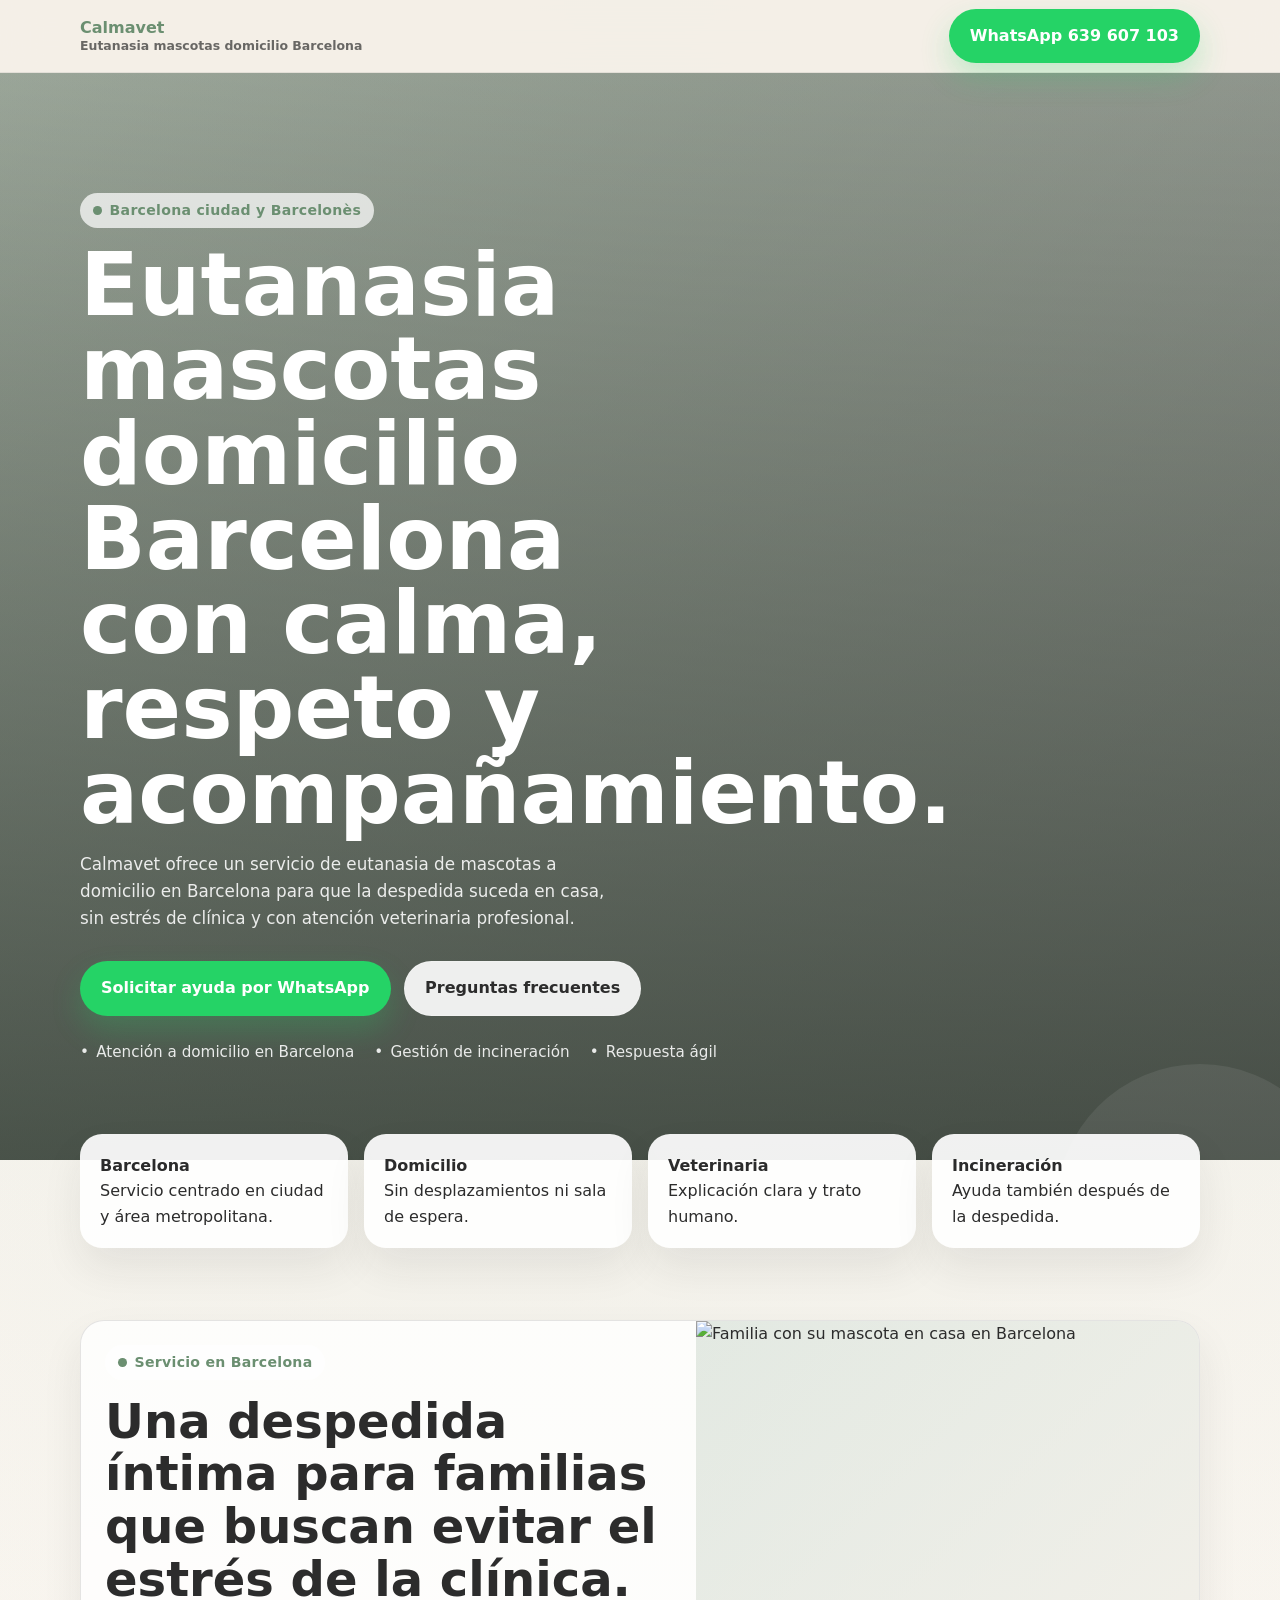
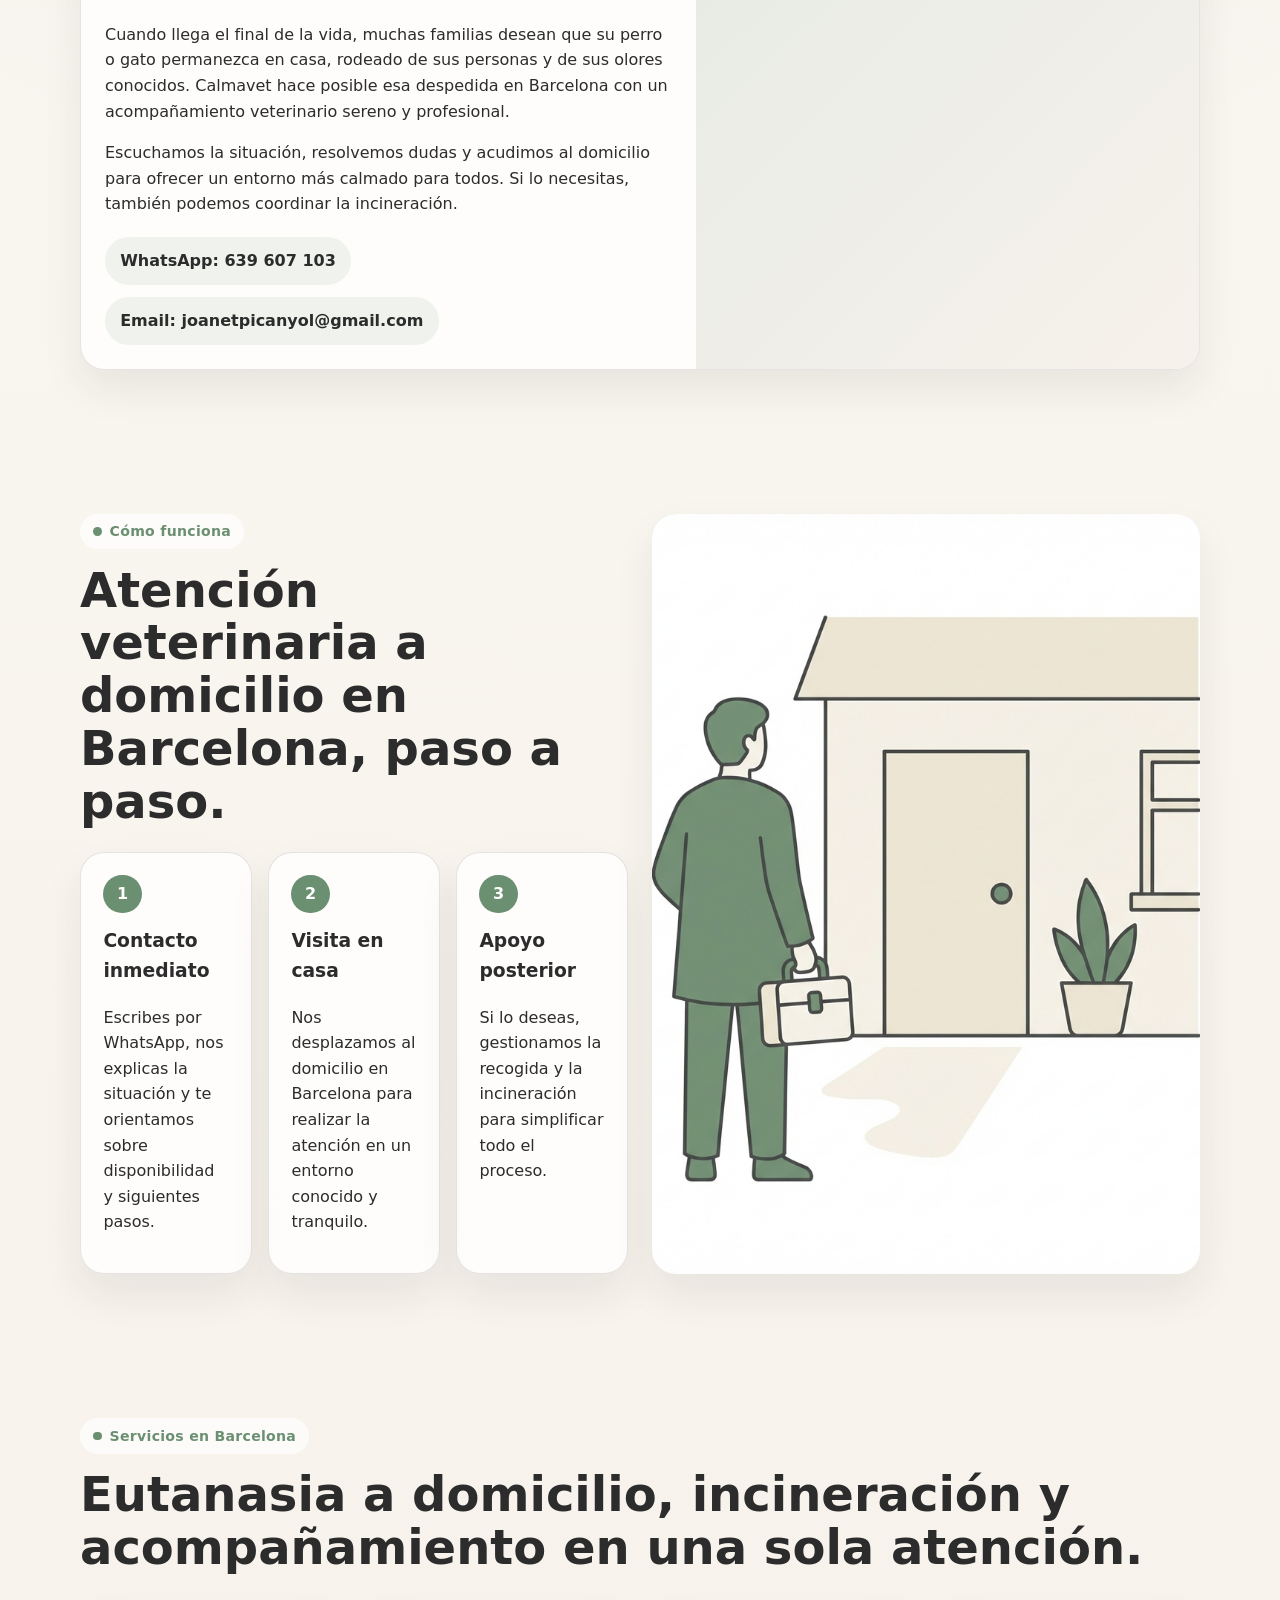
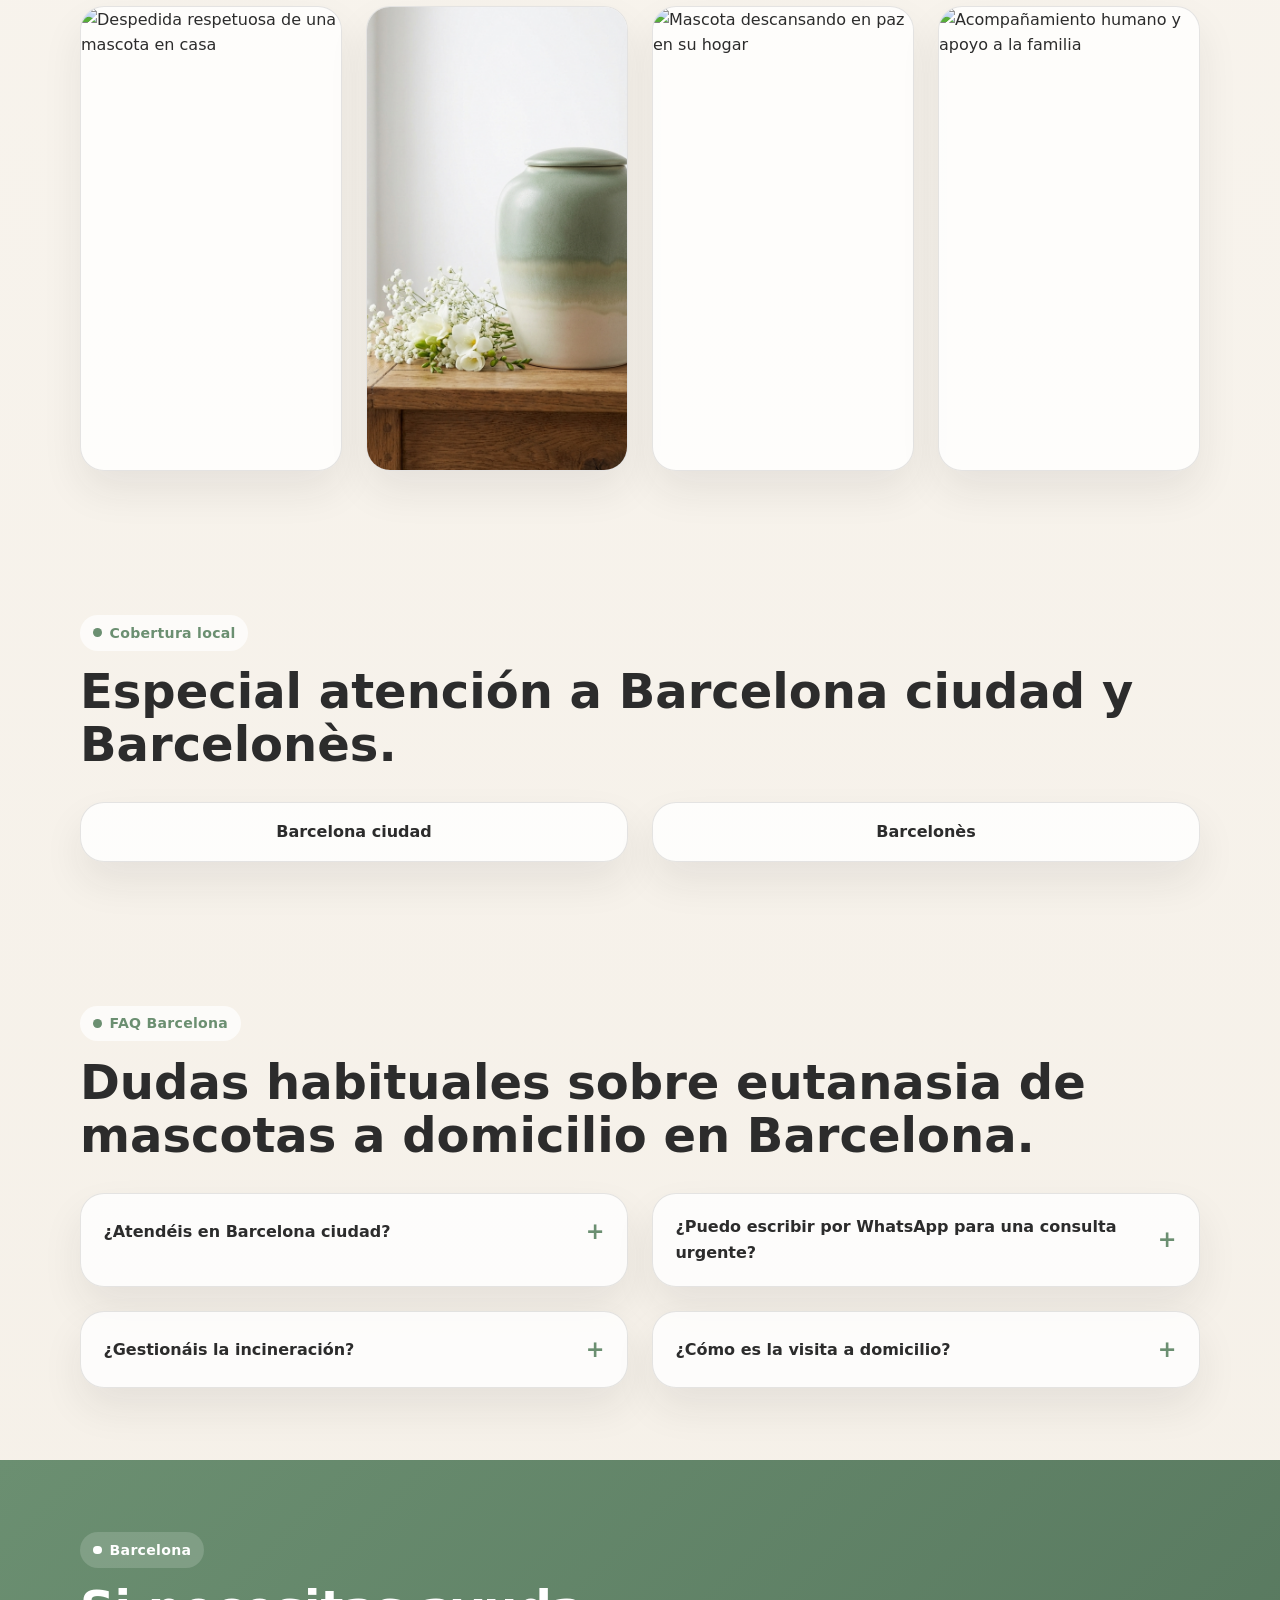
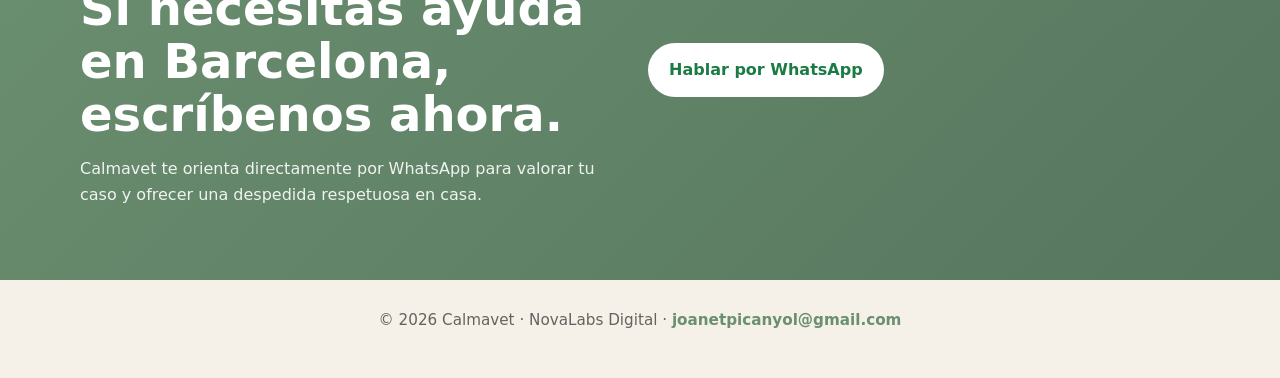
==== barcelona/index.html @ 119a7b8a "feat: calmavet-web v1.0 - web completa con imagenes Gemini" ====
<!doctype html>
<html lang="es">
  <head>
    <meta charset="utf-8">
    <meta name="viewport" content="width=device-width, initial-scale=1">
    <title>Eutanasia mascotas domicilio Barcelona | Calmavet</title>
    <meta name="description" content="Calmavet ofrece eutanasia de mascotas a domicilio en Barcelona, con atención veterinaria respetuosa, incineración y acompañamiento en todo el proceso.">
    <meta name="robots" content="index,follow">
    <link rel="canonical" href="https://calmavet.cat/barcelona/">
    <meta property="og:type" content="website">
    <meta property="og:locale" content="es_ES">
    <meta property="og:title" content="Eutanasia mascotas domicilio Barcelona | Calmavet">
    <meta property="og:description" content="Servicio de eutanasia de mascotas a domicilio en Barcelona con acompañamiento veterinario y gestión de incineración.">
    <meta property="og:url" content="https://calmavet.cat/barcelona/">
    <meta property="og:image" content="https://calmavet.cat/images/hero-calmavet.png">
    <meta name="twitter:card" content="summary_large_image">
    <meta name="twitter:title" content="Eutanasia mascotas domicilio Barcelona | Calmavet">
    <meta name="twitter:description" content="Atención veterinaria a domicilio en Barcelona para despedir a tu mascota con calma, intimidad y respeto.">
    <meta name="twitter:image" content="https://calmavet.cat/images/hero-calmavet.png">
    <link rel="stylesheet" href="../css/styles.css">
    <script type="application/ld+json">
      {
        "@context": "https://schema.org",
        "@type": "LocalBusiness",
        "name": "Calmavet Barcelona",
        "description": "Servicio de eutanasia de mascotas a domicilio en Barcelona y gestión de incineración.",
        "url": "https://calmavet.cat/barcelona/",
        "email": "joanetpicanyol@gmail.com",
        "telephone": "+34639607103",
        "areaServed": [
          "Barcelona",
          "Barcelonès"
        ],
        "image": "https://calmavet.cat/images/hero-calmavet.png"
      }
    </script>
    <script type="application/ld+json">
      {
        "@context": "https://schema.org",
        "@type": "FAQPage",
        "mainEntity": [
          {
            "@type": "Question",
            "name": "¿Ofrecéis eutanasia de mascotas a domicilio en Barcelona ciudad?",
            "acceptedAnswer": {
              "@type": "Answer",
              "text": "Sí. Calmavet atiende en Barcelona ciudad y Barcelonès para realizar la eutanasia de mascotas a domicilio con un enfoque respetuoso y profesional."
            }
          },
          {
            "@type": "Question",
            "name": "¿También gestionáis la incineración en Barcelona?",
            "acceptedAnswer": {
              "@type": "Answer",
              "text": "Sí. Podemos encargarnos de la recogida y la gestión de la incineración para que la familia no tenga que asumir más gestiones en ese momento."
            }
          },
          {
            "@type": "Question",
            "name": "¿Cómo os contacto?",
            "acceptedAnswer": {
              "@type": "Answer",
              "text": "Puedes escribir directamente por WhatsApp al 639 607 103 o por email a joanetpicanyol@gmail.com."
            }
          }
        ]
      }
    </script>
    <script type="application/ld+json">
      {
        "@context": "https://schema.org",
        "@type": "BreadcrumbList",
        "itemListElement": [
          {
            "@type": "ListItem",
            "position": 1,
            "name": "Inicio",
            "item": "https://calmavet.cat/"
          },
          {
            "@type": "ListItem",
            "position": 2,
            "name": "Barcelona",
            "item": "https://calmavet.cat/barcelona/"
          }
        ]
      }
    </script>
  </head>
  <body>
    <header class="topbar">
      <div class="container topbar-inner">
        <a class="brand" href="../index.html">
          Calmavet
          <small>Eutanasia mascotas domicilio Barcelona</small>
        </a>
        <a class="button" href="https://wa.me/34639607103?text=Hola%20Calmavet%2C%20necesito%20informaci%C3%B3n%20sobre%20eutanasia%20de%20mascotas%20a%20domicilio%20en%20Barcelona." target="_blank" rel="noopener noreferrer">WhatsApp 639 607 103</a>
      </div>
    </header>

    <main>
      <section class="hero">
        <div class="container hero-grid">
          <div class="hero-copy">
            <span class="eyebrow">Barcelona ciudad y Barcelonès</span>
            <h1>Eutanasia mascotas domicilio Barcelona con calma, respeto y acompañamiento.</h1>
            <p>Calmavet ofrece un servicio de eutanasia de mascotas a domicilio en Barcelona para que la despedida suceda en casa, sin estrés de clínica y con atención veterinaria profesional.</p>
            <div class="hero-actions">
              <a class="button" href="https://wa.me/34639607103?text=Hola%20Calmavet%2C%20necesito%20eutanasia%20de%20mascotas%20a%20domicilio%20en%20Barcelona." target="_blank" rel="noopener noreferrer">Solicitar ayuda por WhatsApp</a>
              <a class="button-secondary" href="#faq-barcelona">Preguntas frecuentes</a>
            </div>
            <div class="hero-note">
              <span>Atención a domicilio en Barcelona</span>
              <span>Gestión de incineración</span>
              <span>Respuesta ágil</span>
            </div>
          </div>
        </div>
      </section>

      <section class="badges">
        <div class="container badges-grid">
          <div class="badge"><strong>Barcelona</strong>Servicio centrado en ciudad y área metropolitana.</div>
          <div class="badge"><strong>Domicilio</strong>Sin desplazamientos ni sala de espera.</div>
          <div class="badge"><strong>Veterinaria</strong>Explicación clara y trato humano.</div>
          <div class="badge"><strong>Incineración</strong>Ayuda también después de la despedida.</div>
        </div>
      </section>

      <section class="section">
        <div class="container panel">
          <div class="panel-copy">
            <span class="eyebrow">Servicio en Barcelona</span>
            <h2>Una despedida íntima para familias que buscan evitar el estrés de la clínica.</h2>
            <p>Cuando llega el final de la vida, muchas familias desean que su perro o gato permanezca en casa, rodeado de sus personas y de sus olores conocidos. Calmavet hace posible esa despedida en Barcelona con un acompañamiento veterinario sereno y profesional.</p>
            <p>Escuchamos la situación, resolvemos dudas y acudimos al domicilio para ofrecer un entorno más calmado para todos. Si lo necesitas, también podemos coordinar la incineración.</p>
            <div class="contact-inline">
              <span class="contact-chip">WhatsApp: 639 607 103</span>
              <span class="contact-chip">Email: joanetpicanyol@gmail.com</span>
            </div>
          </div>
          <div class="panel-media">
            <img src="../images/familia-mascota.png" alt="Familia con su mascota en casa en Barcelona">
          </div>
        </div>
      </section>

      <section class="section" id="como-funciona-barcelona">
        <div class="container two-col">
          <div>
            <span class="eyebrow">Cómo funciona</span>
            <h2>Atención veterinaria a domicilio en Barcelona, paso a paso.</h2>
            <div class="steps">
              <article class="step">
                <div class="step-number">1</div>
                <h3>Contacto inmediato</h3>
                <p>Escribes por WhatsApp, nos explicas la situación y te orientamos sobre disponibilidad y siguientes pasos.</p>
              </article>
              <article class="step">
                <div class="step-number">2</div>
                <h3>Visita en casa</h3>
                <p>Nos desplazamos al domicilio en Barcelona para realizar la atención en un entorno conocido y tranquilo.</p>
              </article>
              <article class="step">
                <div class="step-number">3</div>
                <h3>Apoyo posterior</h3>
                <p>Si lo deseas, gestionamos la recogida y la incineración para simplificar todo el proceso.</p>
              </article>
            </div>
          </div>
          <div class="panel-media" style="border-radius: var(--radio); overflow: hidden; box-shadow: var(--sombra); min-height: 100%;">
            <img src="../images/veterinario-domicilio.png" alt="Servicio veterinario a domicilio en Barcelona">
          </div>
        </div>
      </section>

      <section class="section">
        <div class="container">
          <span class="eyebrow">Servicios en Barcelona</span>
          <h2>Eutanasia a domicilio, incineración y acompañamiento en una sola atención.</h2>
          <div class="services-grid">
            <article class="service-card">
              <img src="../images/manos-mascota.png" alt="Despedida respetuosa de una mascota en casa">
              <div class="content">
                <h3>Eutanasia de mascotas a domicilio</h3>
                <p>Realizamos la visita en casa para que tu mascota permanezca en un espacio seguro y familiar.</p>
              </div>
            </article>
            <article class="service-card">
              <img src="../images/urna-memorial.png" alt="Urna memorial para mascotas">
              <div class="content">
                <h3>Recogida e incineración</h3>
                <p>Coordinamos el proceso posterior para que la familia no tenga que afrontar más logística ese día.</p>
              </div>
            </article>
            <article class="service-card">
              <img src="../images/mascota-paz.png" alt="Mascota descansando en paz en su hogar">
              <div class="content">
                <h3>Valoración del momento</h3>
                <p>Resolvemos dudas con honestidad para acompañar una decisión difícil con criterio clínico y empatía.</p>
              </div>
            </article>
            <article class="service-card">
              <img src="../images/acompanamiento.png" alt="Acompañamiento humano y apoyo a la familia">
              <div class="content">
                <h3>Presencia serena</h3>
                <p>Explicamos cada paso con claridad y respetamos el ritmo emocional de cada familia.</p>
              </div>
            </article>
          </div>
        </div>
      </section>

      <section class="section">
        <div class="container">
          <span class="eyebrow">Cobertura local</span>
          <h2>Especial atención a Barcelona ciudad y Barcelonès.</h2>
          <div class="zones-grid" style="grid-template-columns: repeat(2, minmax(0, 1fr));">
            <div class="zone-card">Barcelona ciudad</div>
            <div class="zone-card">Barcelonès</div>
          </div>
        </div>
      </section>

      <section class="section" id="faq-barcelona">
        <div class="container">
          <span class="eyebrow">FAQ Barcelona</span>
          <h2>Dudas habituales sobre eutanasia de mascotas a domicilio en Barcelona.</h2>
          <div class="faq-grid">
            <article class="faq-item">
              <input id="bcn-faq-1" type="checkbox">
              <label for="bcn-faq-1">¿Atendéis en Barcelona ciudad?</label>
              <div class="faq-answer">
                <p>Sí. Prestamos servicio de eutanasia de mascotas a domicilio en Barcelona ciudad y en el área de Barcelonès.</p>
              </div>
            </article>
            <article class="faq-item">
              <input id="bcn-faq-2" type="checkbox">
              <label for="bcn-faq-2">¿Puedo escribir por WhatsApp para una consulta urgente?</label>
              <div class="faq-answer">
                <p>Sí. El canal más directo es el WhatsApp 639 607 103, donde podemos valorar tu situación con rapidez.</p>
              </div>
            </article>
            <article class="faq-item">
              <input id="bcn-faq-3" type="checkbox">
              <label for="bcn-faq-3">¿Gestionáis la incineración?</label>
              <div class="faq-answer">
                <p>Sí. Si la familia lo desea, nos ocupamos también de la coordinación de la incineración.</p>
              </div>
            </article>
            <article class="faq-item">
              <input id="bcn-faq-4" type="checkbox">
              <label for="bcn-faq-4">¿Cómo es la visita a domicilio?</label>
              <div class="faq-answer">
                <p>La visita se realiza con calma, explicando cada paso y priorizando siempre el bienestar de la mascota y la serenidad de la familia.</p>
              </div>
            </article>
          </div>
        </div>
      </section>

      <section class="section cta-band">
        <div class="container cta-box">
          <div>
            <span class="eyebrow" style="background: rgba(255,255,255,0.16); color: #ffffff;">Barcelona</span>
            <h2>Si necesitas ayuda en Barcelona, escríbenos ahora.</h2>
            <p>Calmavet te orienta directamente por WhatsApp para valorar tu caso y ofrecer una despedida respetuosa en casa.</p>
          </div>
          <a class="button" href="https://wa.me/34639607103?text=Hola%20Calmavet%2C%20necesito%20eutanasia%20mascotas%20domicilio%20Barcelona." target="_blank" rel="noopener noreferrer">Hablar por WhatsApp</a>
        </div>
      </section>
    </main>

    <footer class="footer">
      <div class="container">
        © 2026 Calmavet · NovaLabs Digital · <a href="mailto:joanetpicanyol@gmail.com">joanetpicanyol@gmail.com</a>
      </div>
    </footer>
  </body>
</html>
---- css/styles.css ----
:root {
  --verde: #6B8F71;
  --verde-claro: #EAF0EB;
  --crema: #F5F0E8;
  --texto: #2C2C2C;
  --wa: #25D366;
  --blanco: #ffffff;
  --borde: rgba(44, 44, 44, 0.12);
  --sombra: 0 20px 40px rgba(44, 44, 44, 0.08);
  --radio: 24px;
  --contenedor: min(1120px, calc(100% - 2rem));
}

* {
  box-sizing: border-box;
}

html {
  scroll-behavior: smooth;
}

body {
  margin: 0;
  font-family: system-ui, sans-serif;
  color: var(--texto);
  background:
    radial-gradient(circle at top, rgba(107, 143, 113, 0.14), transparent 35%),
    linear-gradient(180deg, #fbf8f3 0%, var(--crema) 100%);
  line-height: 1.6;
}

img {
  display: block;
  width: 100%;
  max-width: 100%;
}

a {
  color: inherit;
  text-decoration: none;
}

p,
h1,
h2,
h3 {
  margin-top: 0;
}

.section {
  padding: 4.5rem 0;
}

.container {
  width: var(--contenedor);
  margin: 0 auto;
}

.eyebrow {
  display: inline-flex;
  align-items: center;
  gap: 0.5rem;
  margin-bottom: 0.9rem;
  padding: 0.4rem 0.8rem;
  border-radius: 999px;
  background: rgba(255, 255, 255, 0.72);
  color: var(--verde);
  font-size: 0.88rem;
  font-weight: 700;
  letter-spacing: 0.02em;
}

.eyebrow::before {
  content: "";
  width: 0.55rem;
  height: 0.55rem;
  border-radius: 50%;
  background: currentColor;
}

.section h2 {
  font-size: clamp(1.85rem, 4vw, 3rem);
  line-height: 1.1;
  margin-bottom: 1rem;
}

.section-intro {
  max-width: 42rem;
  color: rgba(44, 44, 44, 0.82);
  font-size: 1.05rem;
}

.topbar {
  position: sticky;
  top: 0;
  z-index: 30;
  backdrop-filter: blur(18px);
  background: rgba(245, 240, 232, 0.88);
  border-bottom: 1px solid rgba(44, 44, 44, 0.08);
}

.topbar-inner {
  display: flex;
  align-items: center;
  justify-content: space-between;
  gap: 1rem;
  min-height: 4.5rem;
}

.brand {
  display: inline-flex;
  flex-direction: column;
  font-weight: 800;
  color: var(--verde);
  line-height: 1;
}

.brand small {
  color: rgba(44, 44, 44, 0.7);
  font-size: 0.78rem;
  font-weight: 600;
  margin-top: 0.28rem;
}

.button,
.button-secondary {
  display: inline-flex;
  align-items: center;
  justify-content: center;
  gap: 0.6rem;
  min-height: 3.2rem;
  padding: 0.85rem 1.25rem;
  border-radius: 999px;
  border: 1px solid transparent;
  font-weight: 700;
  transition: transform 180ms ease, box-shadow 180ms ease, background 180ms ease;
}

.button:hover,
.button-secondary:hover {
  transform: translateY(-1px);
}

.button {
  background: var(--wa);
  color: var(--blanco);
  box-shadow: 0 14px 30px rgba(37, 211, 102, 0.24);
}

.button-secondary {
  background: rgba(255, 255, 255, 0.9);
  color: var(--texto);
  border-color: rgba(255, 255, 255, 0.2);
}

.hero {
  position: relative;
  overflow: hidden;
  color: var(--blanco);
  background:
    linear-gradient(180deg, rgba(28, 39, 30, 0.26), rgba(28, 39, 30, 0.72)),
    linear-gradient(135deg, rgba(107, 143, 113, 0.3), rgba(44, 44, 44, 0.35)),
    url("../images/hero-calmavet.png") center/cover no-repeat;
}

.hero::after {
  content: "";
  position: absolute;
  inset: auto -5% -12rem auto;
  width: 18rem;
  height: 18rem;
  border-radius: 50%;
  background: rgba(255, 255, 255, 0.08);
  filter: blur(0);
}

.hero-grid {
  position: relative;
  z-index: 1;
  display: grid;
  gap: 1.5rem;
  padding: 5.5rem 0 4.5rem;
}

.hero-copy {
  max-width: 42rem;
}

.hero h1 {
  font-size: clamp(2.6rem, 7vw, 5.4rem);
  line-height: 0.98;
  margin-bottom: 1rem;
}

.hero p {
  max-width: 34rem;
  margin-bottom: 1.8rem;
  font-size: 1.05rem;
  color: rgba(255, 255, 255, 0.88);
}

.hero-actions {
  display: flex;
  flex-wrap: wrap;
  gap: 0.85rem;
}

.hero-note {
  display: flex;
  flex-wrap: wrap;
  gap: 0.9rem 1.25rem;
  margin-top: 1.5rem;
  font-size: 0.95rem;
  color: rgba(255, 255, 255, 0.88);
}

.hero-note span {
  display: inline-flex;
  align-items: center;
  gap: 0.45rem;
}

.hero-note span::before {
  content: "•";
}

.badges {
  margin-top: -1.6rem;
  position: relative;
  z-index: 2;
}

.badges-grid {
  display: grid;
  gap: 1rem;
}

.badge {
  padding: 1.15rem 1.25rem;
  border-radius: 22px;
  background: rgba(255, 255, 255, 0.92);
  box-shadow: var(--sombra);
}

.badge strong {
  display: block;
  font-size: 1rem;
}

.two-col,
.team-grid,
.services-grid,
.zones-grid,
.testimonials-grid,
.faq-grid {
  display: grid;
  gap: 1.5rem;
}

.panel,
.service-card,
.testimonial,
.faq-item,
.step,
.zone-card {
  background: rgba(255, 255, 255, 0.8);
  border: 1px solid var(--borde);
  border-radius: var(--radio);
  box-shadow: var(--sombra);
}

.panel {
  overflow: hidden;
}

.panel-copy {
  padding: 1.5rem;
}

.panel-copy p:last-child {
  margin-bottom: 0;
}

.panel-media {
  min-height: 16rem;
  background: linear-gradient(135deg, rgba(107, 143, 113, 0.18), rgba(245, 240, 232, 0.85));
}

.panel-media img,
.service-card img,
.team-visual img {
  height: 100%;
  object-fit: cover;
}

.steps {
  display: grid;
  gap: 1rem;
  margin-top: 1.5rem;
}

.step {
  padding: 1.4rem;
}

.step-number {
  display: inline-flex;
  align-items: center;
  justify-content: center;
  width: 2.4rem;
  height: 2.4rem;
  margin-bottom: 0.8rem;
  border-radius: 50%;
  background: var(--verde);
  color: var(--blanco);
  font-weight: 800;
}

.services-grid {
  margin-top: 2rem;
}

.service-card {
  overflow: hidden;
}

.service-card img,
.service-placeholder {
  aspect-ratio: 4 / 3;
}

.service-placeholder,
.team-placeholder {
  display: grid;
  place-items: end start;
  padding: 1.3rem;
  color: var(--blanco);
  font-weight: 700;
  background:
    linear-gradient(180deg, rgba(44, 44, 44, 0.08), rgba(44, 44, 44, 0.55)),
    linear-gradient(135deg, #92aa96, #6b8f71);
}

.service-card .content {
  padding: 1.3rem;
}

.team-grid {
  align-items: stretch;
  margin-top: 2rem;
}

.team-visual {
  overflow: hidden;
  border-radius: var(--radio);
  min-height: 20rem;
  background: linear-gradient(160deg, rgba(107, 143, 113, 0.18), rgba(245, 240, 232, 0.95));
  box-shadow: var(--sombra);
}

.team-placeholder {
  min-height: 20rem;
}

.trust-points {
  display: grid;
  gap: 0.85rem;
  margin-top: 1.5rem;
}

.trust-points div {
  padding: 1rem 1.1rem;
  border-radius: 18px;
  background: rgba(255, 255, 255, 0.84);
  border: 1px solid var(--borde);
}

.zones-grid {
  margin-top: 2rem;
  grid-template-columns: repeat(2, minmax(0, 1fr));
}

.zone-card {
  padding: 1rem 1.1rem;
  text-align: center;
  font-weight: 700;
}

.testimonials-grid {
  margin-top: 2rem;
}

.testimonial {
  padding: 1.5rem;
}

.stars {
  color: #d7a74c;
  letter-spacing: 0.12em;
  margin-bottom: 0.8rem;
}

.testimonial strong {
  display: block;
  margin-top: 1rem;
}

.testimonial-note {
  margin-top: 1rem;
  color: rgba(44, 44, 44, 0.7);
  font-size: 0.92rem;
}

.faq-grid {
  margin-top: 2rem;
}

.faq-item {
  overflow: hidden;
}

.faq-item input {
  position: absolute;
  opacity: 0;
  pointer-events: none;
}

.faq-item label {
  display: flex;
  align-items: center;
  justify-content: space-between;
  gap: 1rem;
  padding: 1.25rem 1.4rem;
  cursor: pointer;
  font-weight: 700;
}

.faq-item label::after {
  content: "+";
  font-size: 1.4rem;
  color: var(--verde);
}

.faq-answer {
  max-height: 0;
  overflow: hidden;
  padding: 0 1.4rem;
  transition: max-height 220ms ease, padding-bottom 220ms ease;
}

.faq-item input:checked + label::after {
  content: "−";
}

.faq-item input:checked + label + .faq-answer {
  max-height: 18rem;
  padding-bottom: 1.25rem;
}

.cta-band {
  background:
    linear-gradient(135deg, rgba(107, 143, 113, 0.96), rgba(86, 118, 93, 0.98)),
    var(--verde);
  color: var(--blanco);
}

.cta-box {
  display: grid;
  gap: 1rem;
  align-items: center;
}

.cta-box p {
  max-width: 44rem;
  color: rgba(255, 255, 255, 0.9);
  margin-bottom: 0;
}

.cta-box .button {
  justify-self: start;
  background: var(--blanco);
  color: #1a7c44;
  box-shadow: none;
}

.footer {
  padding: 1.8rem 0 2.8rem;
  color: rgba(44, 44, 44, 0.72);
  text-align: center;
  font-size: 0.95rem;
}

.footer a {
  color: var(--verde);
  font-weight: 700;
}

.contact-inline {
  display: flex;
  flex-wrap: wrap;
  gap: 0.75rem;
  margin-top: 1.25rem;
}

.contact-chip {
  padding: 0.7rem 0.95rem;
  border-radius: 999px;
  background: rgba(107, 143, 113, 0.1);
  font-weight: 700;
}

@media (min-width: 700px) {
  .badges-grid,
  .steps,
  .services-grid,
  .testimonials-grid,
  .faq-grid {
    grid-template-columns: repeat(2, minmax(0, 1fr));
  }

  .two-col,
  .team-grid,
  .cta-box {
    grid-template-columns: repeat(2, minmax(0, 1fr));
  }

  .panel {
    display: grid;
    grid-template-columns: 1.1fr 0.9fr;
  }

  .zones-grid {
    grid-template-columns: repeat(3, minmax(0, 1fr));
  }
}

@media (min-width: 980px) {
  .hero-grid {
    padding: 7.5rem 0 6rem;
  }

  .badges-grid,
  .services-grid,
  .testimonials-grid {
    grid-template-columns: repeat(4, minmax(0, 1fr));
  }

  .steps {
    grid-template-columns: repeat(3, minmax(0, 1fr));
  }

  .team-grid {
    grid-template-columns: 0.8fr 1.2fr;
  }

  .faq-grid {
    grid-template-columns: repeat(2, minmax(0, 1fr));
  }

  .zones-grid {
    grid-template-columns: repeat(5, minmax(0, 1fr));
  }
}
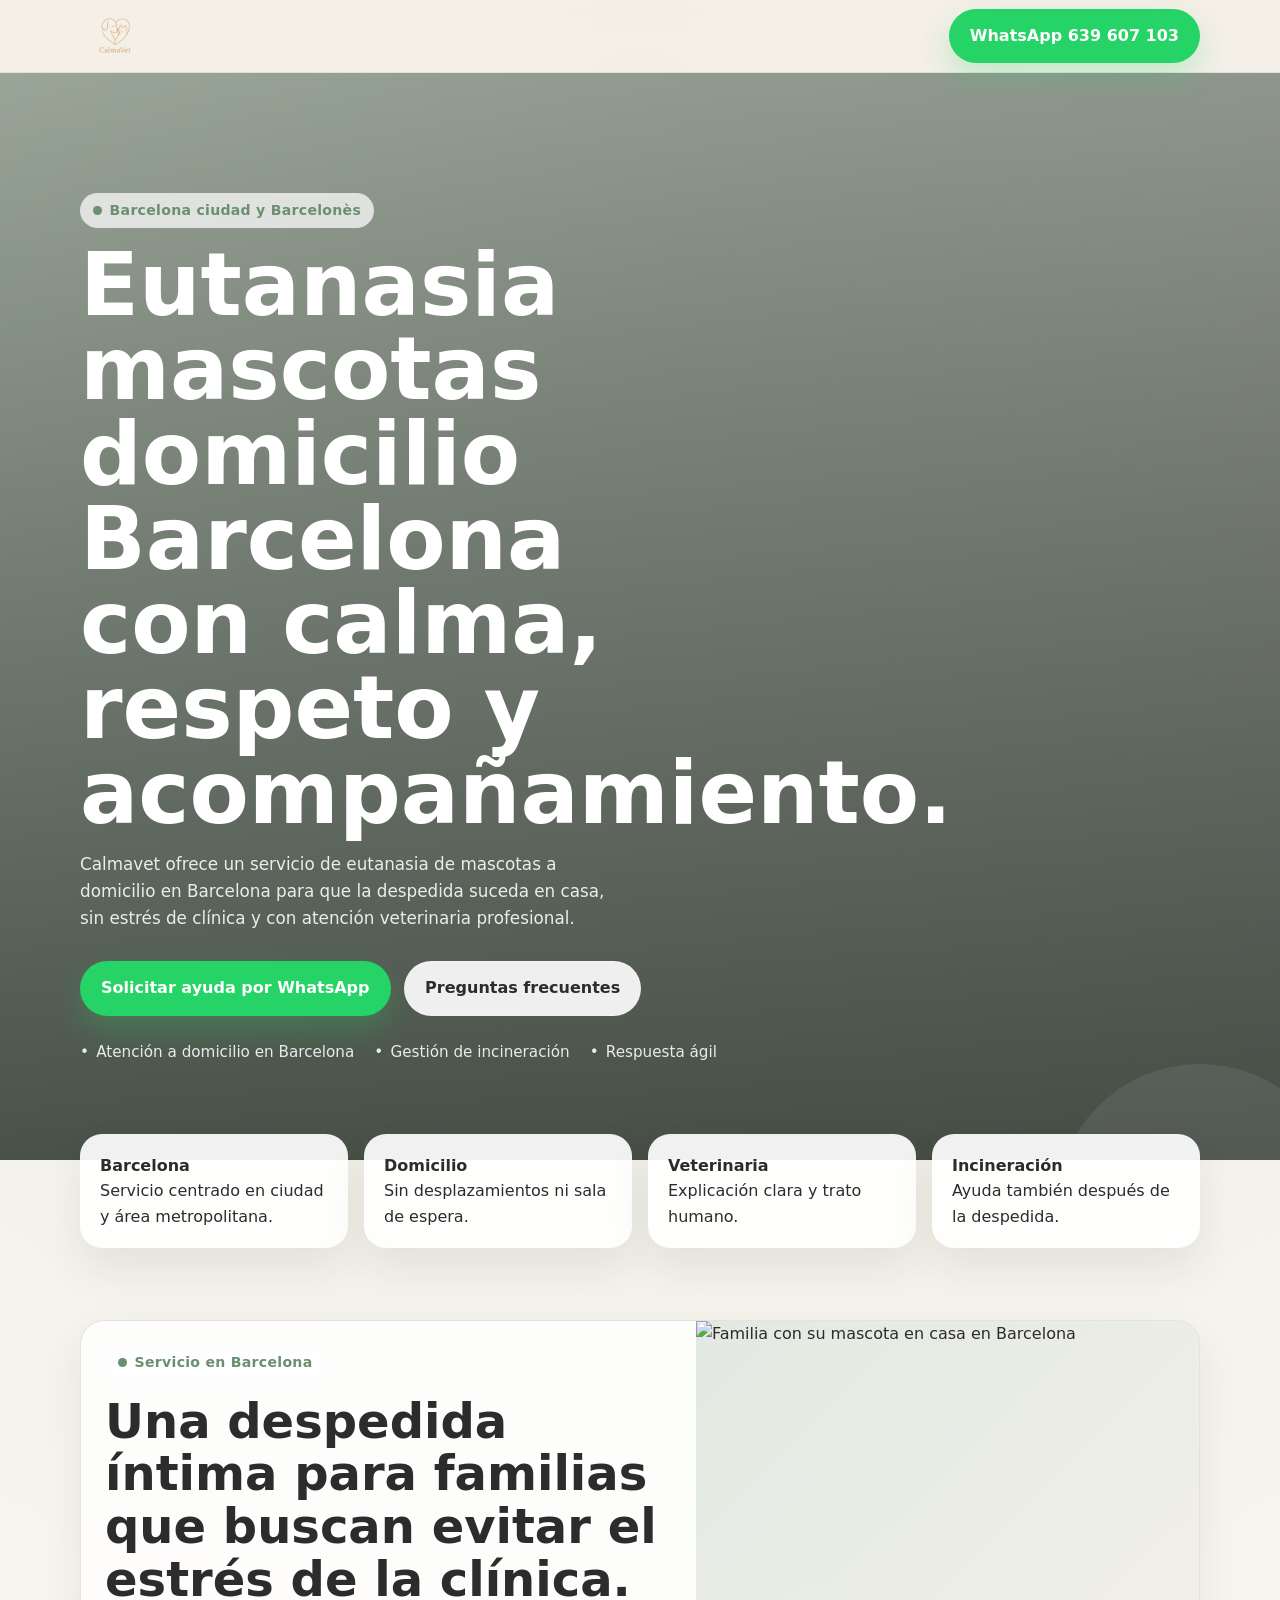
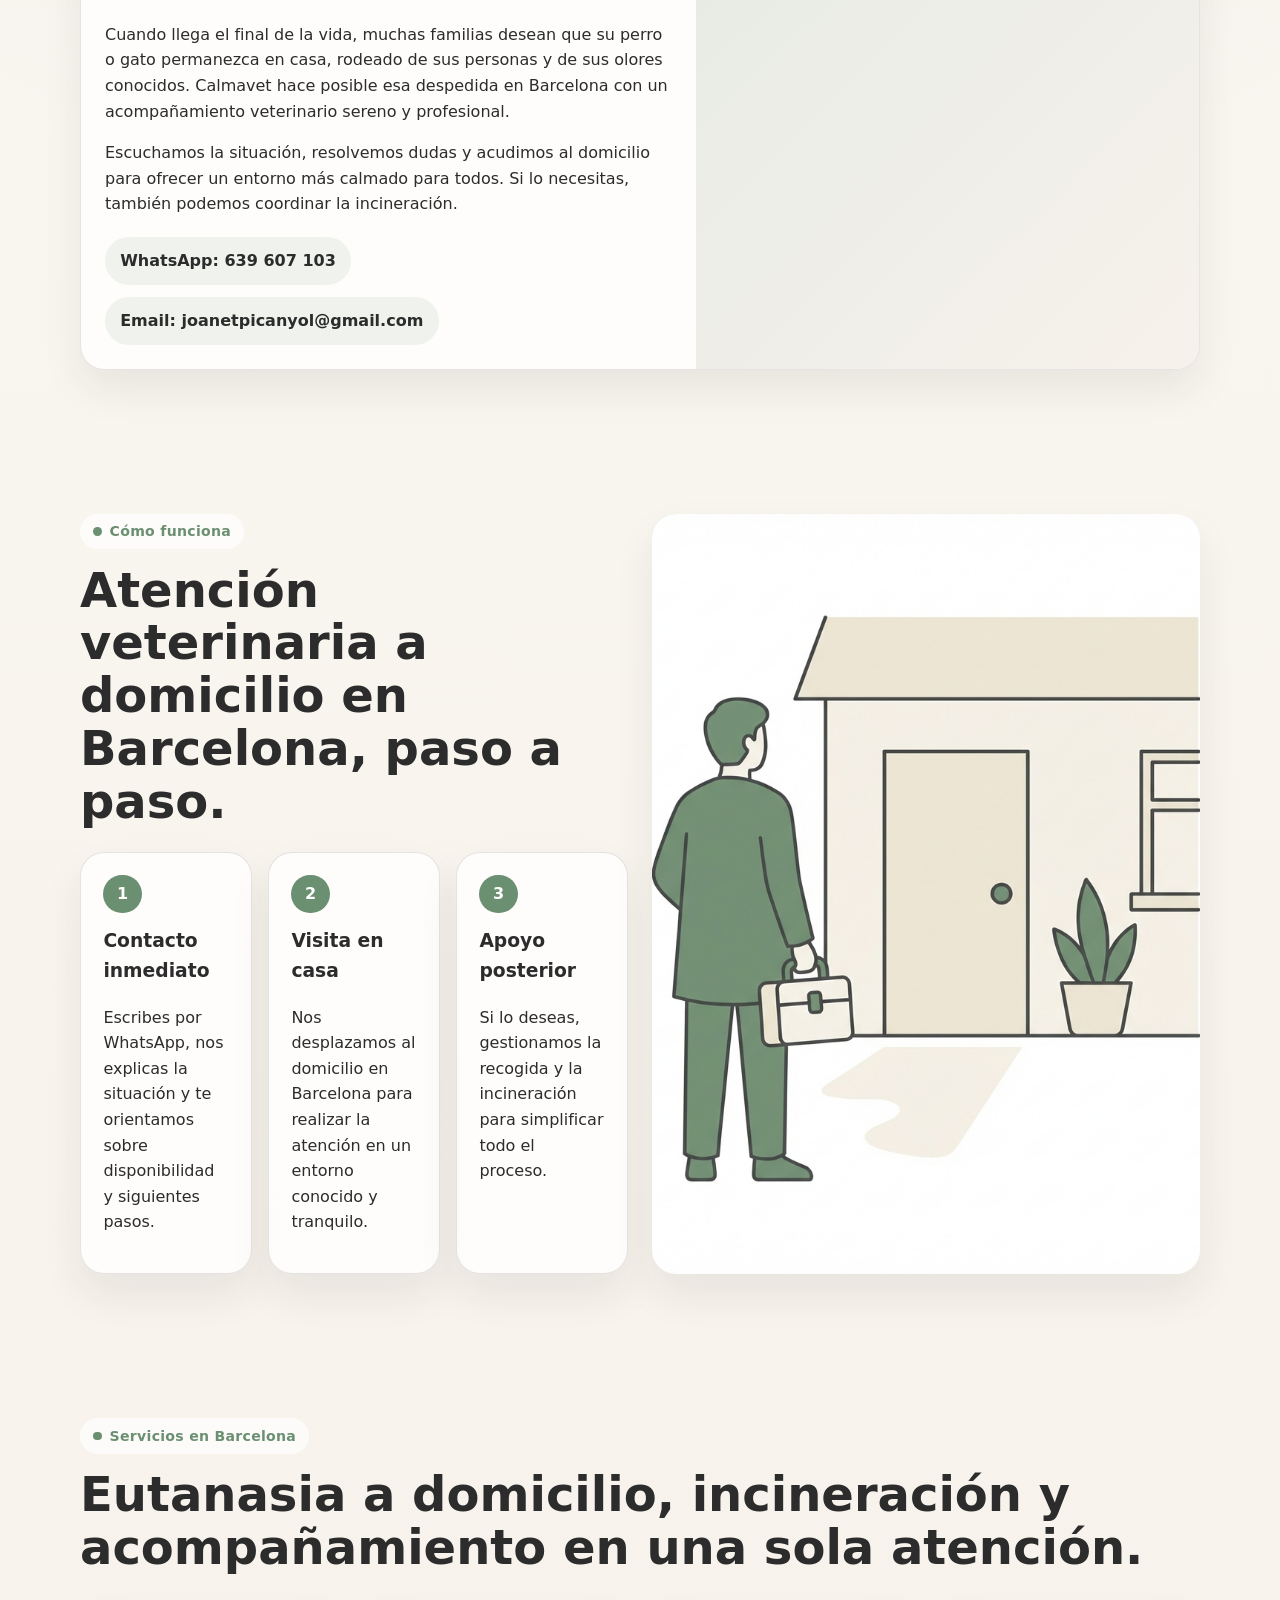
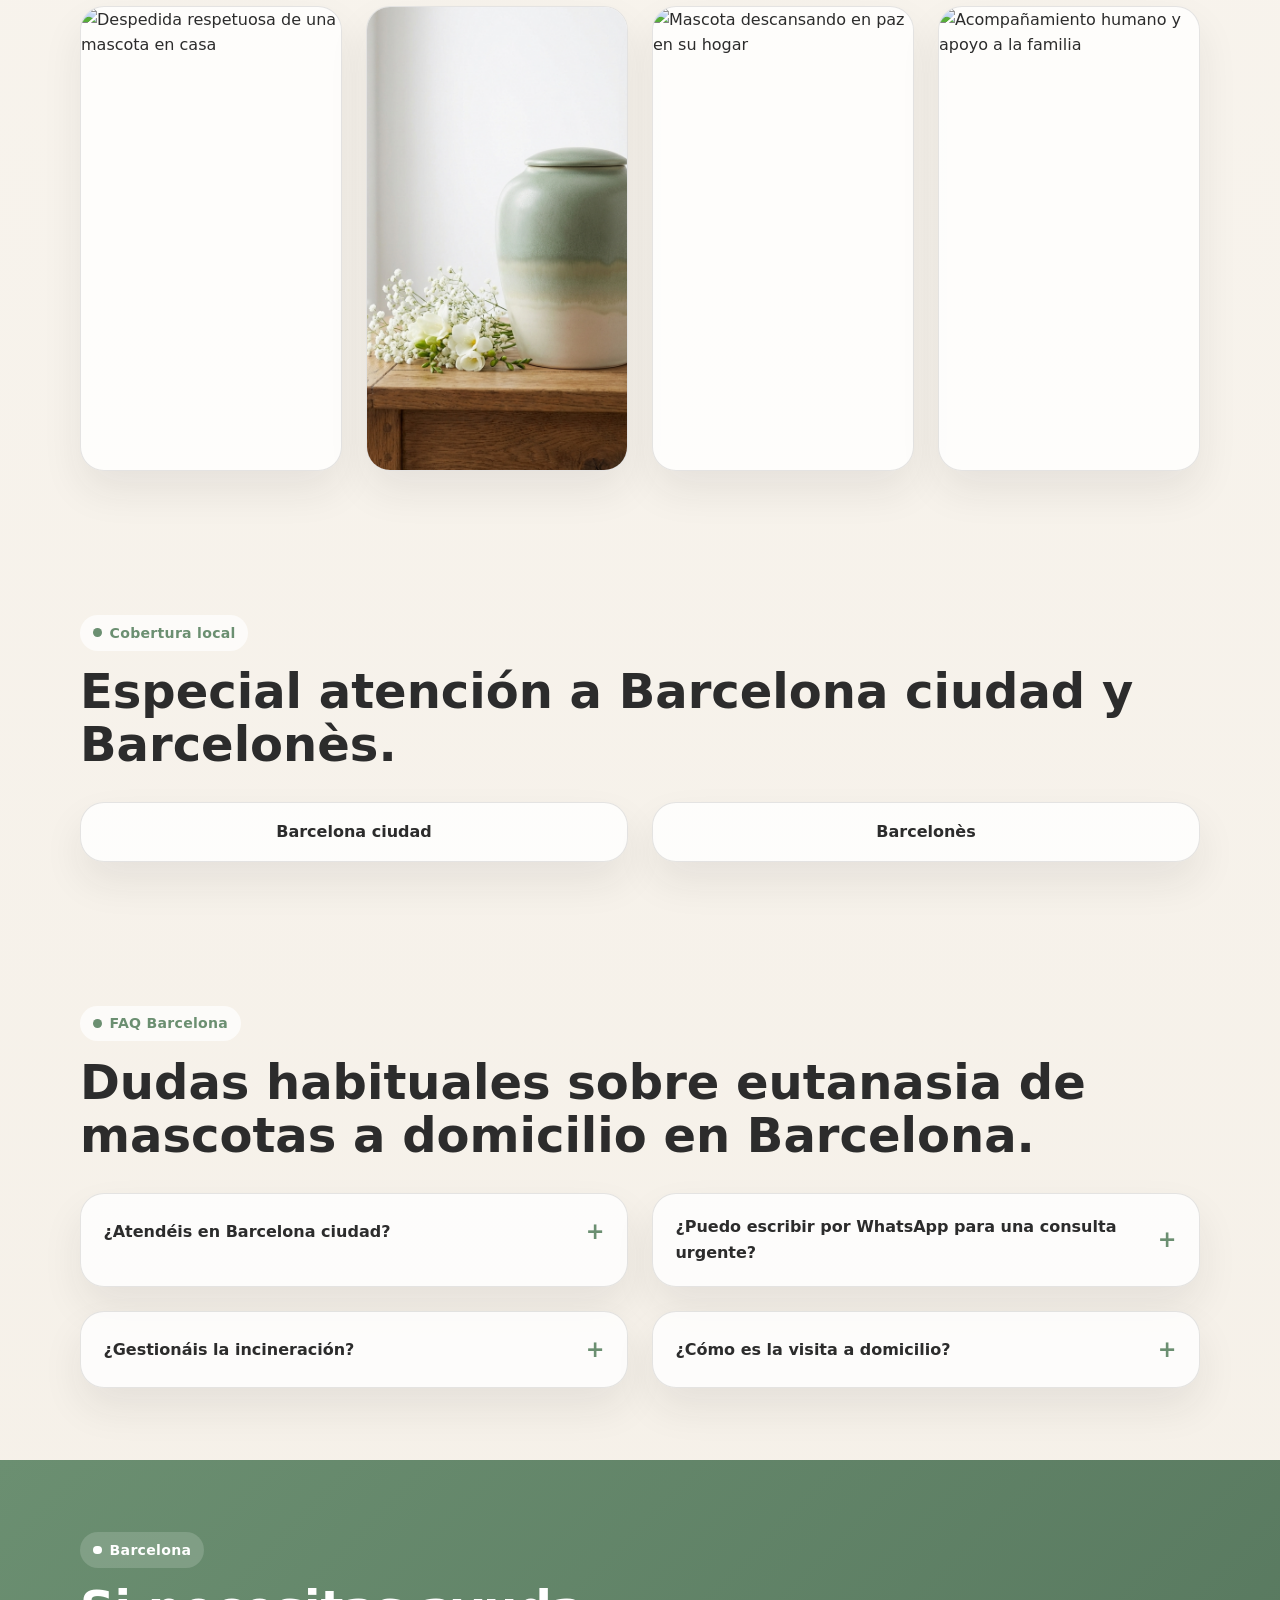
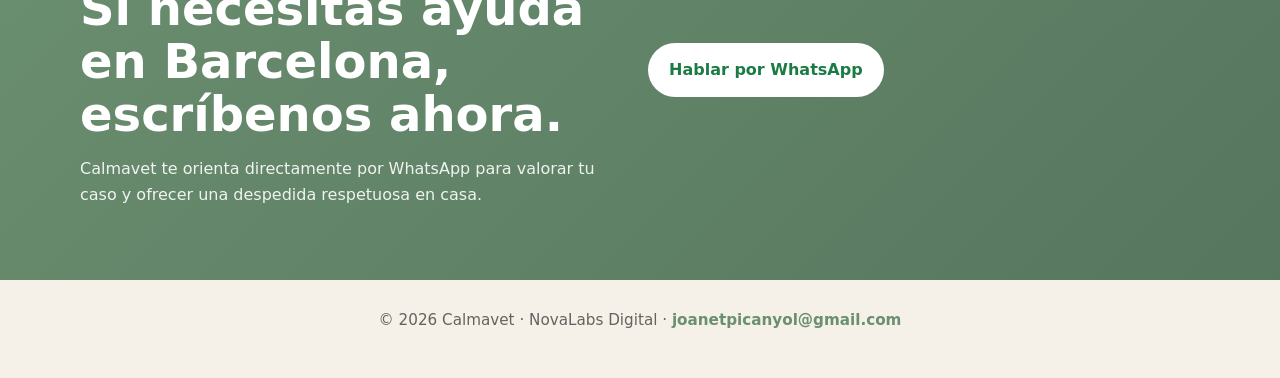
==== commit 7b2e0bb3: "feat: logo real Calmavet + stats bar + fixes comparativa web original" ====
--- a/barcelona/index.html
+++ b/barcelona/index.html
@@ -91,8 +91,7 @@
     <header class="topbar">
       <div class="container topbar-inner">
         <a class="brand" href="../index.html">
-          Calmavet
-          <small>Eutanasia mascotas domicilio Barcelona</small>
+          <img src="../images/logo-calmavet.png" alt="Calmavet logo" style="height:48px; width:auto; display:block;">
         </a>
         <a class="button" href="https://wa.me/34639607103?text=Hola%20Calmavet%2C%20necesito%20informaci%C3%B3n%20sobre%20eutanasia%20de%20mascotas%20a%20domicilio%20en%20Barcelona." target="_blank" rel="noopener noreferrer">WhatsApp 639 607 103</a>
       </div>
--- a/css/styles.css
+++ b/css/styles.css
@@ -561,3 +561,34 @@
     grid-template-columns: repeat(5, minmax(0, 1fr));
   }
 }
+
+/* Stats bar */
+.stats-bar {
+  background: var(--verde);
+  padding: 32px 0;
+}
+.stats-grid {
+  display: grid;
+  grid-template-columns: repeat(4, 1fr);
+  gap: 16px;
+  text-align: center;
+}
+.stat {
+  display: flex;
+  flex-direction: column;
+  gap: 4px;
+}
+.stat-num {
+  font-size: clamp(22px, 3vw, 32px);
+  font-weight: 800;
+  color: #fff;
+  line-height: 1.1;
+}
+.stat-label {
+  font-size: 13px;
+  color: rgba(255,255,255,0.8);
+  font-weight: 500;
+}
+@media (max-width: 600px) {
+  .stats-grid { grid-template-columns: repeat(2, 1fr); }
+}
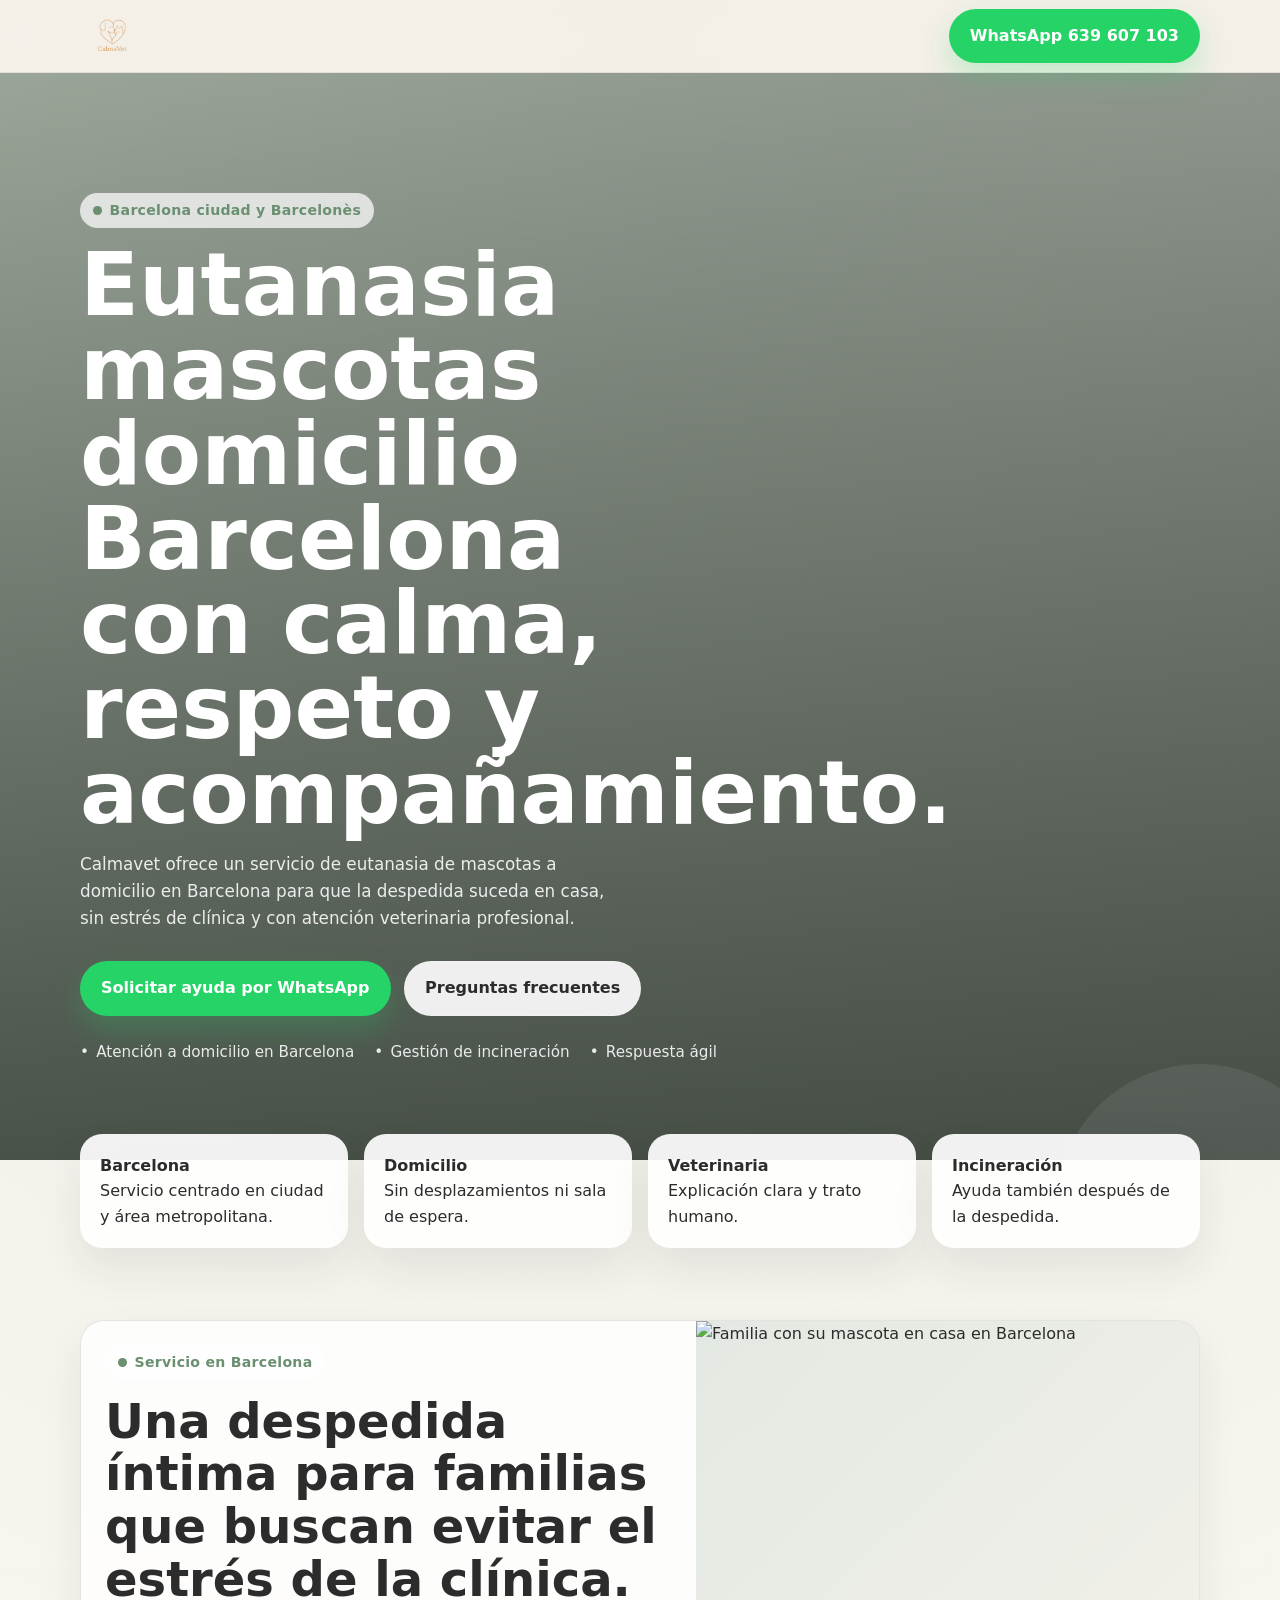
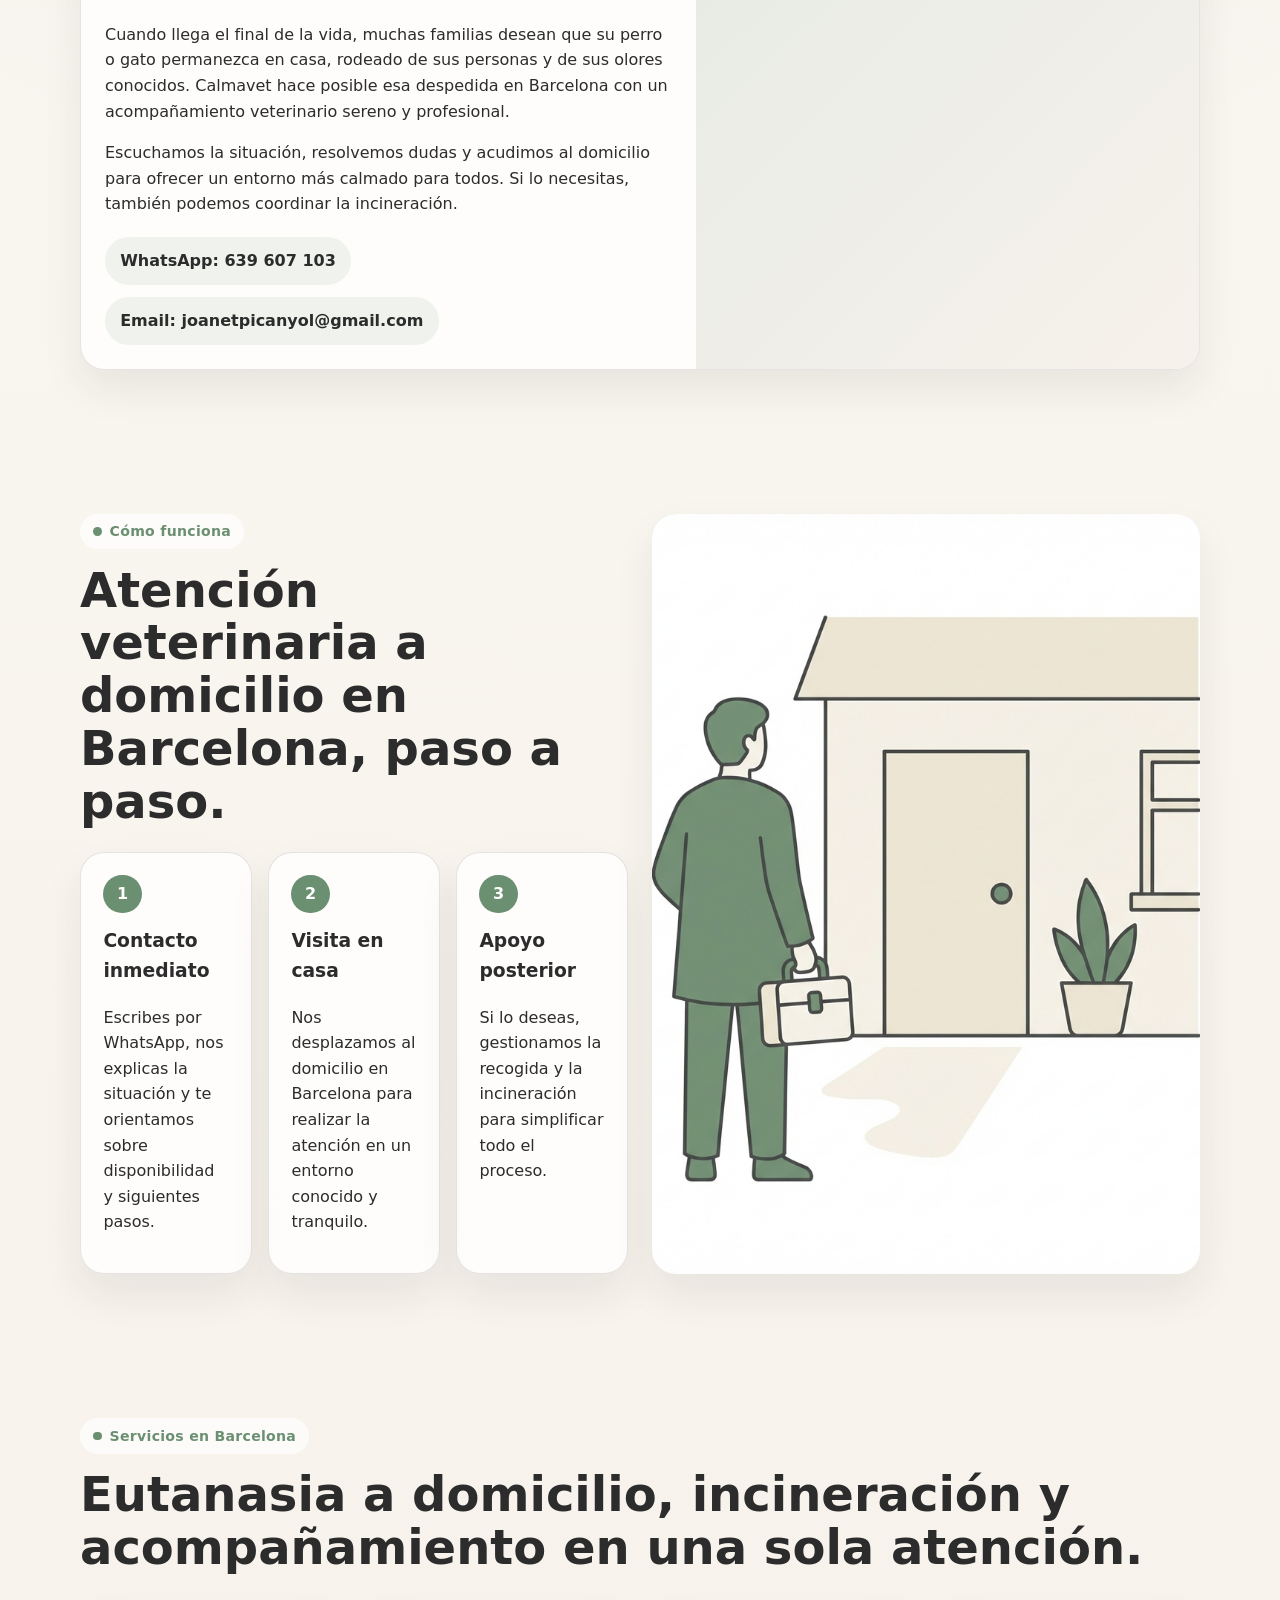
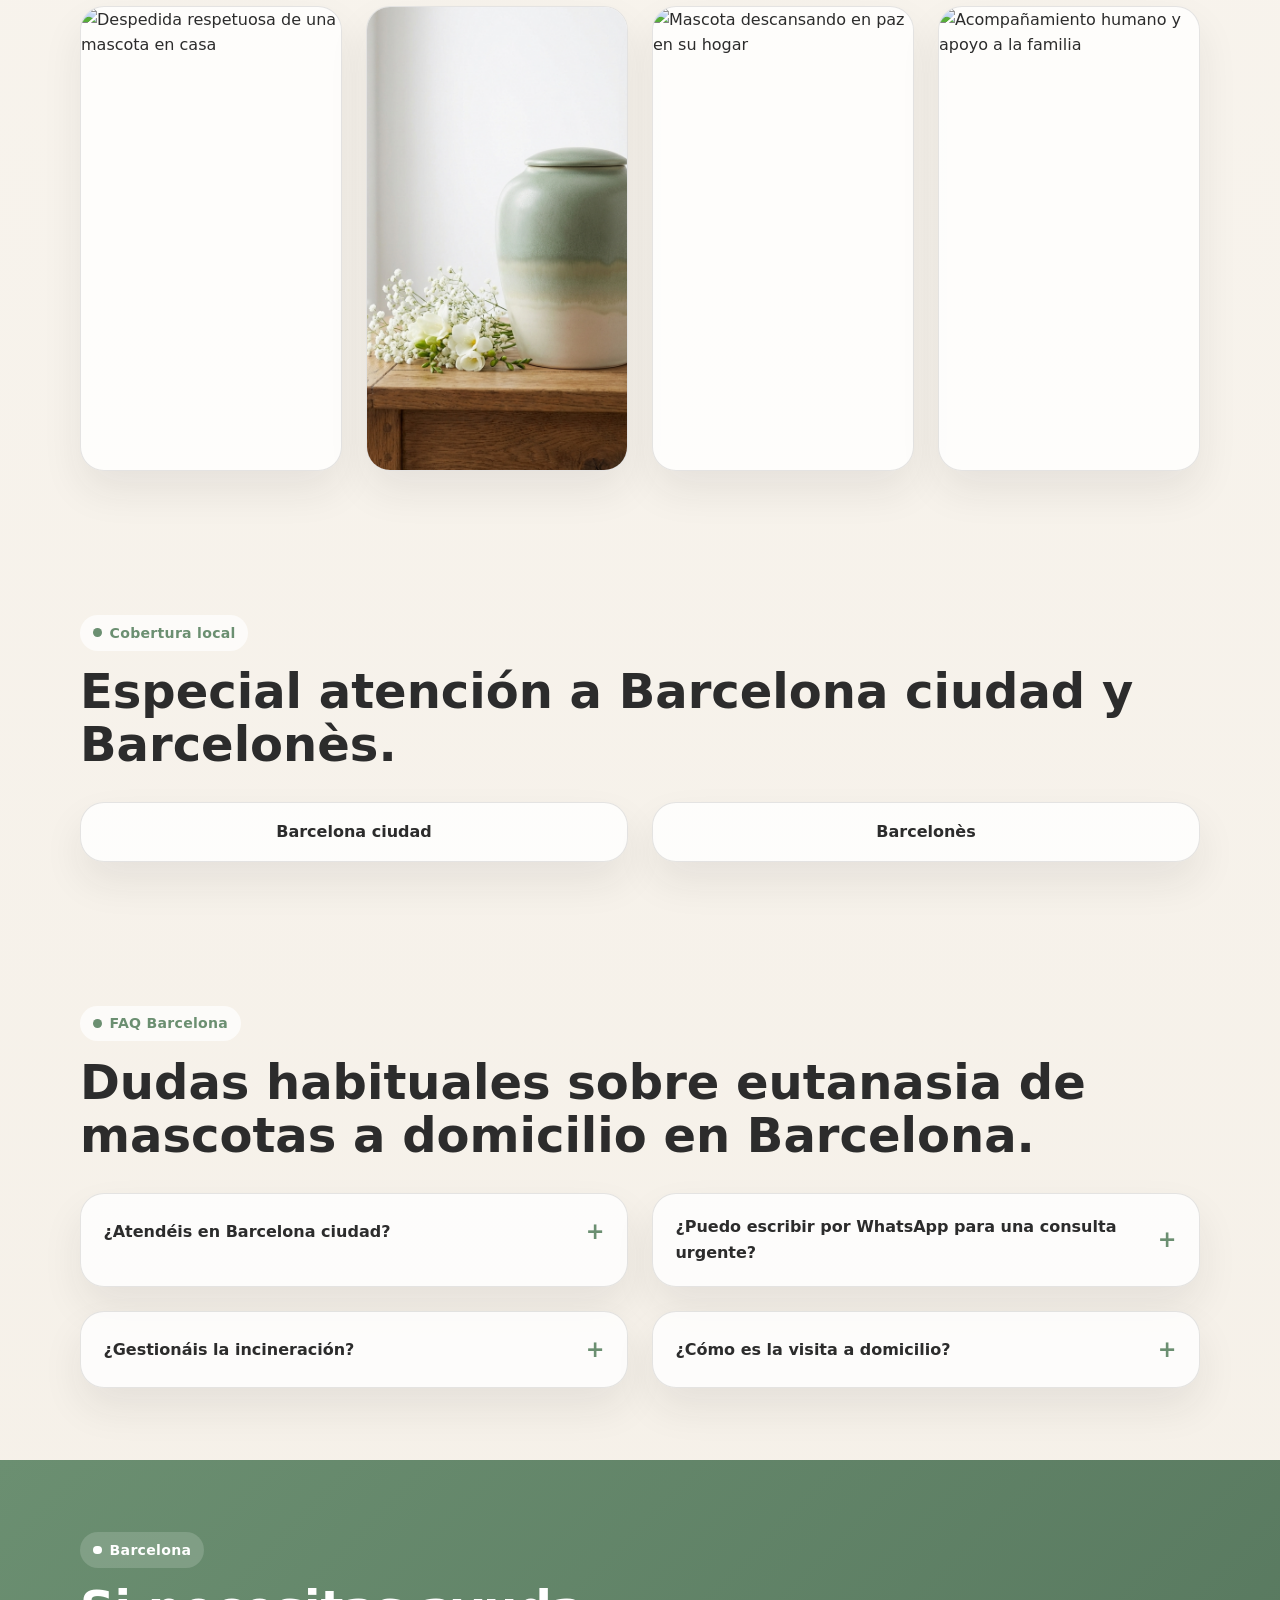
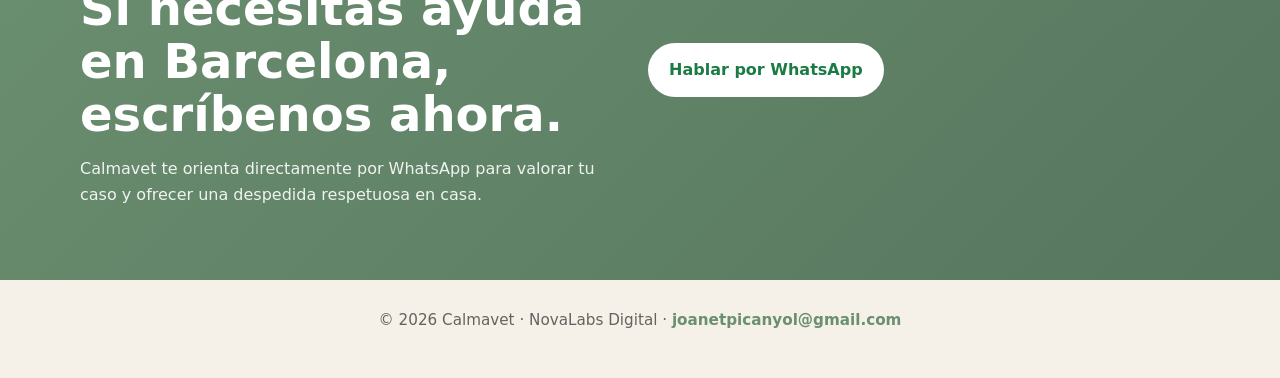
==== commit d10ae6c8: "fix: logo nav no aplastado - CSS height/width correcto" ====
--- a/barcelona/index.html
+++ b/barcelona/index.html
@@ -91,7 +91,7 @@
     <header class="topbar">
       <div class="container topbar-inner">
         <a class="brand" href="../index.html">
-          <img src="../images/logo-calmavet.png" alt="Calmavet logo" style="height:48px; width:auto; display:block;">
+          <img src="../images/logo-calmavet.png" alt="Calmavet logo">
         </a>
         <a class="button" href="https://wa.me/34639607103?text=Hola%20Calmavet%2C%20necesito%20informaci%C3%B3n%20sobre%20eutanasia%20de%20mascotas%20a%20domicilio%20en%20Barcelona." target="_blank" rel="noopener noreferrer">WhatsApp 639 607 103</a>
       </div>
--- a/css/styles.css
+++ b/css/styles.css
@@ -109,10 +109,19 @@
 
 .brand {
   display: inline-flex;
-  flex-direction: column;
+  align-items: center;
+  flex-shrink: 0;
   font-weight: 800;
   color: var(--verde);
   line-height: 1;
+}
+
+.brand img {
+  height: 44px;
+  width: auto;
+  max-width: 180px;
+  object-fit: contain;
+  display: block;
 }
 
 .brand small {
@@ -592,3 +601,41 @@
 @media (max-width: 600px) {
   .stats-grid { grid-template-columns: repeat(2, 1fr); }
 }
+
+/* Team cards */
+.team-cards {
+  display: grid;
+  grid-template-columns: repeat(3, 1fr);
+  gap: 28px;
+  margin-top: 32px;
+}
+.team-card {
+  text-align: center;
+  background: var(--crema);
+  border-radius: 16px;
+  padding: 28px 20px;
+}
+.team-card img {
+  width: 120px;
+  height: 120px;
+  border-radius: 50%;
+  object-fit: cover;
+  object-position: top;
+  margin: 0 auto 16px;
+  display: block;
+  border: 3px solid var(--verde);
+}
+.team-card h3 {
+  font-size: 17px;
+  font-weight: 700;
+  color: var(--texto);
+  margin-bottom: 8px;
+}
+.team-card p {
+  font-size: 14px;
+  color: var(--texto-suave);
+  line-height: 1.6;
+}
+@media (max-width: 700px) {
+  .team-cards { grid-template-columns: 1fr; max-width: 320px; margin-inline: auto; }
+}
